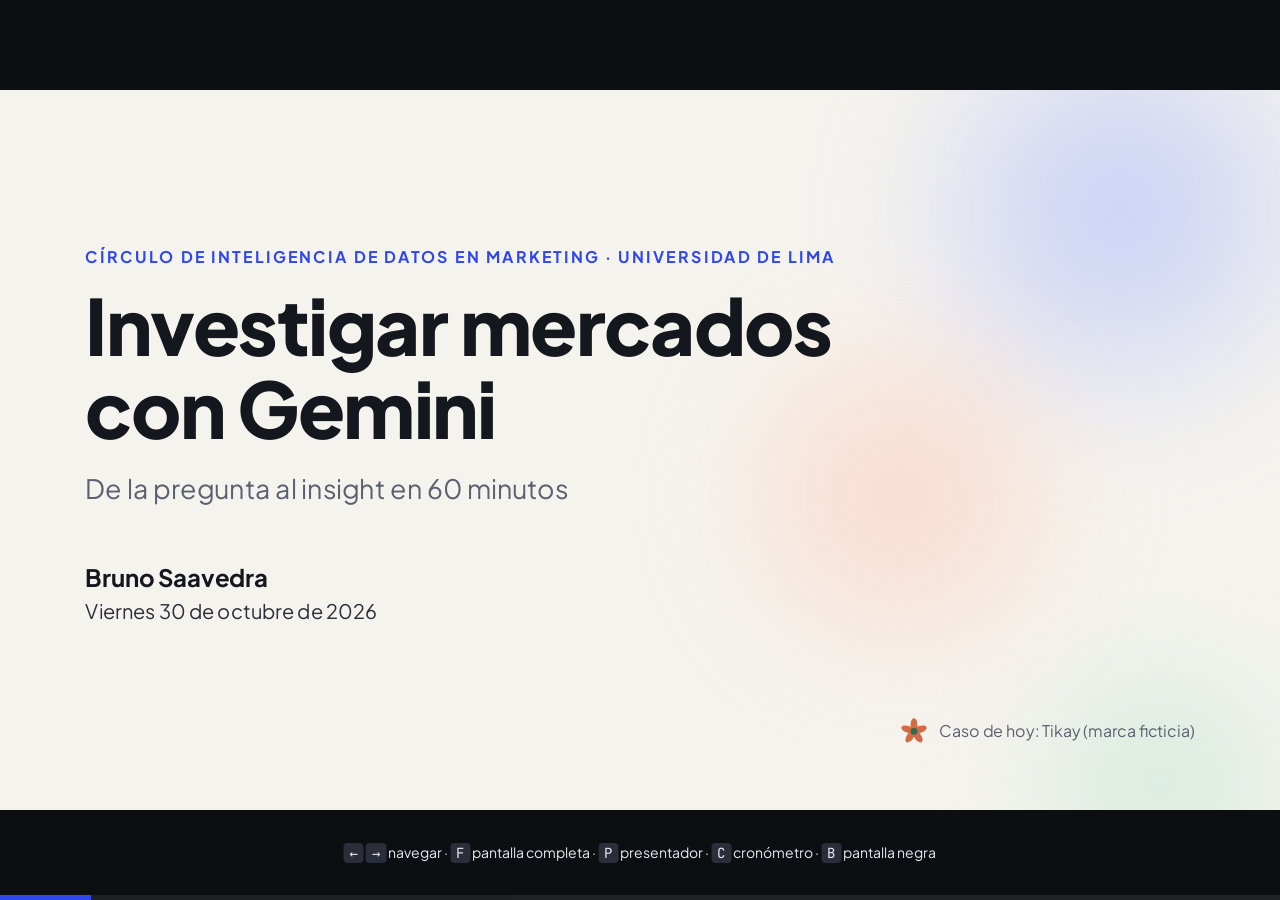
==== plan_b/deck_v1/index.html @ 99c624ca "Charla 1: deck, kit de alumnos y despliegue en Pages Sube la carpeta de la charla 1 del Círculo IDM " ====
<!doctype html>
<html lang="es">
<head>
<meta charset="utf-8">
<meta name="viewport" content="width=device-width, initial-scale=1">
<title>Investigar mercados con Gemini · Charla 1</title>
<link rel="stylesheet" href="estilos.css">
</head>
<body>

<svg width="0" height="0" style="position:absolute" aria-hidden="true">
  <symbol id="flor-tikay" viewBox="0 0 120 120">
    <g transform="translate(60 60)" fill="#d46a43">
      <ellipse rx="14" ry="27" cy="-27"/>
      <ellipse rx="14" ry="27" cy="-27" transform="rotate(72)"/>
      <ellipse rx="14" ry="27" cy="-27" transform="rotate(144)"/>
      <ellipse rx="14" ry="27" cy="-27" transform="rotate(216)"/>
      <ellipse rx="14" ry="27" cy="-27" transform="rotate(288)"/>
      <circle r="14" fill="#2e6a4f"/>
    </g>
  </symbol>
</svg>

<main id="escenario">

  <!-- 1 · Portada -->
  <section class="slide portada" data-titulo="Portada" data-minuto="0" data-sin-pie>
    <div class="fondo-orbes" aria-hidden="true"><div class="orbe uno"></div><div class="orbe dos"></div><div class="orbe tres"></div></div>
    <p class="kicker" data-animar>Círculo de Inteligencia de Datos en Marketing · Universidad de Lima</p>
    <h1 class="titulo" data-animar>Investigar mercados con Gemini</h1>
    <p class="bajada" data-animar>De la pregunta al insight en 60 minutos</p>
    <p class="autor" data-animar><strong>Bruno Saavedra</strong><br>Viernes 30 de octubre de 2026</p>
    <div class="caso" data-animar><svg><use href="#flor-tikay"/></svg>Caso de hoy: Tikay (marca ficticia)</div>
    <aside class="notas"><ul>
      <li>Mientras te presentas, pide que abran <strong>gemini.google.com</strong> y <strong>notebooklm.google.com</strong> con su cuenta @aloe.</li>
      <li>Frase de entrada: “Hoy van a investigar una marca como lo haría un analista, pero con IA, y van a salir con un insight propio.”</li>
      <li>Tiempo: 30 segundos.</li>
    </ul></aside>
  </section>

  <!-- 2 · Quién soy -->
  <section class="slide" data-titulo="Quién soy" data-minuto="0.5">
    <p class="kicker" data-animar>Quién soy</p>
    <h2 class="titulo" data-animar>Bruno Saavedra</h2>
    <div class="datos-autor">
      <div class="tarjeta" data-animar><span>Universidad de Lima</span><p>Ingeniería Industrial, 8.º ciclo</p></div>
      <div class="tarjeta" data-animar><span>Desde 2023</span><p>Project Manager de un ERP en una planta de empaques y material POP</p></div>
      <div class="tarjeta" data-animar><span>2025–2026</span><p>Ventas B2B con equipos de trade marketing de grandes marcas</p></div>
      <div class="tarjeta" data-animar><span>Herramientas</span><p>Python, API de Gemini y Google Analytics</p></div>
    </div>
    <p class="frase-par" data-animar>No soy profesor: soy un estudiante que usa IA todos los días para trabajar.</p>
    <aside class="notas"><ul>
      <li>Máximo 1 minuto. Habla como par, no como experto.</li>
      <li>Conecta con marketing: en ventas B2B trabajaste con equipos de trade marketing y sabes lo que es tener que sustentar con datos.</li>
    </ul></aside>
  </section>

  <!-- 3 · Así lo uso yo -->
  <section class="slide usos" data-titulo="Así lo uso yo" data-minuto="1.5">
    <p class="kicker" data-animar>Así lo uso yo</p>
    <h2 class="titulo" data-animar>La IA no reemplaza el criterio: <em>lo acelera</em></h2>
    <div class="fila crece">
      <div class="tarjeta" data-animar>
        <span class="etiqueta gris">En el trabajo</span>
        <h3>Facturas que se leen solas</h3>
        <p>Conecté la API de Gemini con Apps Script para leer facturas en PDF y extraer sus datos.</p>
      </div>
      <div class="tarjeta" data-animar>
        <span class="etiqueta gris">En la universidad</span>
        <h3>ULiManager</h3>
        <p>Una app para estudiantes de la ULima, con un dashboard de matrícula.</p>
      </div>
      <div class="tarjeta hoy" data-animar>
        <span class="etiqueta">Hoy</span>
        <h3>Lo mismo, sin programar</h3>
        <p>Preguntar bien, investigar rápido y verificar antes de creer.</p>
      </div>
    </div>
    <aside class="notas"><ul>
      <li>Cuenta <strong>una</strong> anécdota concreta (máx. 1 minuto): qué problema tenías, qué hizo Gemini y qué tuviste que corregir tú.</li>
      <li>Cierra con: “Hoy van a hacer lo mismo, sin escribir una línea de código”.</li>
    </ul></aside>
  </section>

  <!-- 4 · Tikay -->
  <section class="slide tikay" data-titulo="Tikay" data-minuto="2.5">
    <span class="ficticio" data-animar>Marca ficticia · datos sintéticos</span>
    <div class="tikay-marca" data-animar><svg><use href="#flor-tikay"/></svg><span class="nombre">tikay</span></div>
    <p class="lema" data-animar>Cuidado personal natural con <strong>insumos peruanos</strong>, vendido por su web, Instagram y TikTok a Lima y provincias.</p>
    <div class="insumos" data-animar><span>Camu camu</span><span>Maca</span><span>Sacha inchi</span><span>Quinua</span><span>Muña</span></div>
    <div class="tikay-cifras">
      <div data-animar><b>4,988</b><span>pedidos</span></div>
      <div data-animar><b>3,939</b><span>clientes</span></div>
      <div data-animar><b>21 meses</b><span>de enero de 2025 a setiembre de 2026</span></div>
      <div data-animar><b>6</b><span>canales de adquisición</span></div>
    </div>
    <aside class="notas"><ul>
      <li>Aclara que es ficticia, pero que el patrón es muy común en e-commerce peruano.</li>
      <li>Pregunta rápida (mano alzada, 15 s): “¿Quién compró algo por Instagram o TikTok y nunca le volvió a comprar a esa marca?”</li>
    </ul></aside>
  </section>

  <!-- 5 · El problema -->
  <section class="slide problema" data-titulo="El problema" data-minuto="3.5" data-animacion="problema">
    <p class="kicker" data-animar>El problema</p>
    <h2 class="titulo" data-animar>Las ventas se multiplicaron por 3.7… <span class="caida">y la recompra cayó a menos de la mitad</span></h2>
    <span class="por-que">¿Por qué?</span>
    <div class="graficos">
      <div class="tarjeta grafico" data-animar>
        <h3>Ventas por trimestre</h3>
        <p class="unidad">Miles de soles, pedidos entregados</p>
        <div class="lienzo"><canvas id="grafico-ventas" aria-label="Ventas por trimestre: de 30.9 mil soles en el primer trimestre de 2025 a 115.0 mil en el segundo de 2026 y 89.9 mil en el tercero" role="img"></canvas></div>
      </div>
      <div class="tarjeta grafico" data-animar>
        <h3>Recompra a 90 días</h3>
        <p class="unidad">% de clientes nuevos del trimestre que vuelven a comprar en 90 días</p>
        <div class="lienzo"><canvas id="grafico-recompra" aria-label="Recompra a 90 días: de 26.5 % en la cohorte del primer trimestre de 2025 a 11.8 % en la del segundo trimestre de 2026" role="img"></canvas></div>
      </div>
    </div>
    <p class="nota-pie" data-animar>T3 2026 aún no tiene 90 días de observación para medir su recompra. Fuente: pedidos de Tikay, enero de 2025 a setiembre de 2026 (datos sintéticos).</p>
    <aside class="notas"><ul>
      <li>Deja que los gráficos se dibujen. Izquierda: las ventas suben. Derecha: cada nueva generación de clientes vuelve menos.</li>
      <li><strong>Recompra a 90 días</strong> = de los clientes que compraron por primera vez en un trimestre, qué % volvió a comprar en los 90 días siguientes.</li>
      <li>Pregunta: “¿Por qué creen que pasa?” Recoge 2 ideas sin juzgarlas. “Hoy vamos a investigarlo.”</li>
    </ul></aside>
  </section>

  <!-- 6 · El proceso -->
  <section class="slide" data-titulo="El proceso de investigación" data-minuto="5" data-animacion="proceso">
    <p class="kicker" data-animar>Cómo lo vamos a investigar</p>
    <h2 class="titulo" data-animar>Tres preguntas, en orden</h2>
    <div class="pasos">
      <div class="conector"></div>
      <div class="paso" data-animar>
        <div class="numero">1</div>
        <h3>Investigación secundaria</h3>
        <p class="pregunta">¿Qué se sabe ya del mercado?</p>
        <p class="herramienta">Deep Research</p>
        <span class="etiqueta">Hoy</span>
      </div>
      <div class="paso" data-animar>
        <div class="numero">2</div>
        <h3>Investigación cualitativa</h3>
        <p class="pregunta">¿Qué dicen los clientes?</p>
        <p class="herramienta">Gemini Notebook</p>
        <span class="etiqueta">Hoy</span>
      </div>
      <div class="paso despues" data-animar>
        <div class="numero">3</div>
        <h3>Validación con datos</h3>
        <p class="pregunta">¿Lo confirman los 5,000 pedidos?</p>
        <p class="herramienta">Gemini con datos</p>
        <span class="etiqueta gris">Próximamente</span>
      </div>
    </div>
    <p class="mensaje-clave" data-animar>La IA acelera cada paso. <span>El criterio sigue siendo tuyo.</span></p>
    <aside class="notas"><ul>
      <li>Así trabaja un equipo de investigación: primero lo que ya se sabe, luego lo que dicen los clientes, al final lo que confirman los datos.</li>
      <li>Hoy: pasos 1 y 2. El paso 3 queda para una próxima sesión (no prometas fecha).</li>
      <li>Transición: “Pero para que la IA nos sirva, primero hay que saber pedirle las cosas.”</li>
    </ul></aside>
  </section>

  <!-- 7 · CREAR -->
  <section class="slide" data-titulo="La fórmula CREAR" data-minuto="6" data-animacion="crear">
    <p class="kicker" data-animar>Cómo pedirle las cosas a la IA</p>
    <h2 class="titulo" data-animar>La fórmula <em>CREAR</em></h2>
    <div class="letras">
      <div class="letra"><b>C</b><h3>Contexto</h3><p>¿Qué situación? ¿Qué sabes ya?</p></div>
      <div class="letra"><b>R</b><h3>Rol</h3><p>¿Desde qué experiencia debe responder?</p></div>
      <div class="letra"><b>E</b><h3>Entregable</h3><p>¿Qué formato exacto quieres? Tabla, lista, informe.</p></div>
      <div class="letra"><b>A</b><h3>Acción</h3><p>¿Qué debe hacer? Analizar, comparar, priorizar.</p></div>
      <div class="letra"><b>R</b><h3>Restricciones</h3><p>Extensión, fuentes, “no inventes cifras”.</p></div>
    </div>
    <p class="nota-pie" data-animar>Equivale a la estructura que recomienda Google para sus prompts: persona, tarea, contexto y formato.</p>
    <aside class="notas"><ul>
      <li>Cada letra responde una pregunta. Idea fuerza: “Es lo mismo que le explicarías a un practicante nuevo el primer día”.</li>
      <li>La que más falta en la práctica: <strong>Entregable</strong>. Sin formato, la IA decide por ti.</li>
      <li>La más importante para investigar: <strong>Restricciones</strong> (“no inventes cifras”).</li>
    </ul></aside>
  </section>

  <!-- 8 · Demo -->
  <section class="slide" data-titulo="Demo: vago vs. CREAR" data-minuto="8">
    <p class="kicker" data-animar>Demo en vivo · Gemini 3.1 Pro</p>
    <h2 class="titulo" data-animar>El mismo pedido, dos prompts</h2>
    <div class="demo">
      <div class="tarjeta" data-animar>
        <span class="etiqueta gris">Prompt vago</span>
        <p class="prompt vago">Dame información sobre el mercado de cosmética natural en Perú.</p>
        <p class="resultado"><b>Resultado típico:</b> genérico, sin fuentes y difícil de usar en una reunión.</p>
      </div>
      <div class="tarjeta mejor" data-animar>
        <span class="etiqueta">Prompt CREAR</span>
        <div class="prompt">
          <span class="parte" data-animar><i>C</i>Trabajo en Tikay, e-commerce peruano de cuidado personal natural. Las ventas crecieron más de 3 veces, pero la recompra a 90 días cayó de 26.5 % a 11.8 %.</span>
          <span class="parte" data-animar><i>R</i>Actúa como analista senior de investigación de mercados de consumo masivo en Perú.</span>
          <span class="parte" data-animar><i>E</i>Una tabla con 5 factores (factor, por qué podría pasar, cómo lo mediría) y 3 preguntas para entrevistar a clientes.</span>
          <span class="parte" data-animar><i>A</i>Prioriza los factores del más al menos probable.</span>
          <span class="parte" data-animar><i>R</i>Máximo 250 palabras. No inventes cifras; si te falta un dato, dime cuál.</span>
        </div>
        <p class="resultado"><b>Resultado:</b> una tabla priorizada que se puede discutir y medir.</p>
      </div>
    </div>
    <aside class="notas"><ul>
      <li>Ten 2 pestañas de Gemini 3.1 Pro listas. Pega primero el vago y luego el CREAR (están en la ficha y en prompts_charla1.txt).</li>
      <li>Compara en voz alta: “¿Cuál de las dos respuestas llevarían a una reunión con su jefe?” Señala la tabla y que pidió datos que le faltaban en vez de inventarlos.</li>
      <li>Si Gemini tarda, muestra la captura de respaldo de plan_b.</li>
    </ul></aside>
  </section>

  <!-- 9 · Tu turno -->
  <section class="slide" data-titulo="Tu turno" data-minuto="12">
    <p class="kicker" data-animar>Tu turno · 2 minutos</p>
    <h2 class="titulo" data-animar>Mejora este prompt con CREAR</h2>
    <div class="practica">
      <div>
        <div class="prompt-grande" data-animar>¿Por qué los clientes no vuelven a comprar?</div>
        <ul class="lista-pasos">
          <li data-animar>Reescríbelo en Gemini con las 5 partes de CREAR.</li>
          <li data-animar>Compáralo con el de tu pareja: ¿qué parte le faltaba más al original?</li>
        </ul>
      </div>
      <div class="columna-lateral">
        <div class="cronometro" data-segundos="120" data-animar></div>
      </div>
    </div>
    <aside class="notas"><ul>
      <li>Pulsa <strong>C</strong> para iniciar o pausar el cronómetro; <strong>Shift + C</strong> lo reinicia.</li>
      <li>Camina por el aula y busca un buen ejemplo. Al terminar, una persona lee el suyo.</li>
      <li>Respuesta típica a “¿qué le faltaba?”: Contexto y Entregable.</li>
      <li>Recorte 3: si vas atrasado, salta esta slide.</li>
    </ul></aside>
  </section>

  <!-- 10 · Práctica 1 -->
  <section class="slide" data-titulo="Práctica 1: Deep Research" data-minuto="15">
    <p class="kicker" data-animar>Práctica 1 · Investigación secundaria</p>
    <h2 class="titulo" data-animar>Lanza un Deep Research y déjalo trabajando</h2>
    <div class="practica">
      <ul class="lista-pasos">
        <li data-animar>En Gemini, abre <strong>Más herramientas</strong> y elige <strong>Deep Research</strong>.</li>
        <li data-animar>Pega el prompt <strong>Práctica 1</strong> de <code>prompts_charla1.txt</code>.</li>
        <li data-animar>Revisa el <strong>plan de investigación</strong> y pulsa <strong>Iniciar investigación</strong>.</li>
        <li data-animar>Déjalo correr: volvemos a él en el minuto 40.</li>
      </ul>
      <div class="columna-lateral">
        <div class="tarjeta" data-animar>
          <h3>¿Qué es Deep Research?</h3>
          <p>Un agente que busca y lee decenas de fuentes, y arma un informe con citas. Tarda unos 5 minutos.</p>
        </div>
        <div class="cronometro" data-segundos="300" data-animar></div>
      </div>
    </div>
    <aside class="notas"><ul>
      <li>Hazlo una vez en tu pantalla, paso a paso. Ellos copian el prompt del .txt de la carpeta.</li>
      <li>Insiste en <strong>leer el plan</strong> antes de iniciar: ahí se puede corregir el rumbo.</li>
      <li>Si alguien llega al límite de uso, que trabaje con su pareja. Si nadie puede, usa el informe de respaldo.</li>
      <li><strong>C</strong> inicia el cronómetro de 5 minutos.</li>
    </ul></aside>
  </section>

  <!-- 11 · Práctica 2 -->
  <section class="slide" data-titulo="Práctica 2: Gemini Notebook" data-minuto="20">
    <p class="kicker" data-animar>Práctica 2 · Investigación cualitativa</p>
    <h2 class="titulo" data-animar>Analiza 6 entrevistas con Gemini Notebook</h2>
    <div class="practica">
      <div>
        <ul class="lista-pasos">
          <li data-animar>En <code>notebooklm.google.com</code>, crea un notebook nuevo.</li>
          <li data-animar>Agrega los <strong>6 PDF</strong> de la subcarpeta <em>Entrevistas</em>.</li>
          <li data-animar>Haz las preguntas P1 a P4 y <strong>haz clic en cada cita</strong>: ¿existe? ¿dice eso?</li>
        </ul>
        <div class="preguntas-notebook" data-animar>
          <div><b>P1</b>Los 5 temas más recurrentes, con citas</div>
          <div><b>P2</b>Lima vs. provincias, en una tabla</div>
          <div><b>P3</b>Clientes de TikTok vs. referidos y email</div>
          <div><b>P4</b>Entregas ordenadas en el tiempo</div>
        </div>
      </div>
      <div class="columna-lateral">
        <div class="tarjeta" data-animar>
          <h3>¿Por qué Notebook?</h3>
          <p>Responde solo con tus fuentes y cita cada afirmación. Ideal para entrevistas, encuestas y papers.</p>
        </div>
        <div class="cronometro" data-segundos="1200" data-animar></div>
      </div>
    </div>
    <aside class="notas"><ul>
      <li>Si alguien no puede subir los PDF, que use tu notebook compartido (plan B) o trabaje con su pareja.</li>
      <li>Lo importante no es la respuesta: es <strong>hacer clic en las citas</strong>.</li>
      <li>A los 10 minutos pregunta: “¿Qué temas les salieron?” Anota 3 o 4 en la pizarra.</li>
      <li>Deberían encontrar: entregas lentas en provincias desde abril, compradores por cupón (TikTok), sin posventa ni premio a los fieles, problemas de pago y Yape, WhatsApp lento, producto muy valorado.</li>
      <li><strong>C</strong> inicia el cronómetro de 20 minutos.</li>
    </ul></aside>
  </section>

  <!-- 12 · Verifica -->
  <section class="slide" data-titulo="Verifica el informe" data-minuto="40">
    <p class="kicker" data-animar>Vuelve a tu Deep Research</p>
    <h2 class="titulo" data-animar>Una cita no es una prueba <em>hasta que la abres</em></h2>
    <div class="practica">
      <div>
        <ul class="chequeo">
          <li data-animar>Elige <strong>2 afirmaciones con una cifra</strong>.</li>
          <li data-animar>Abre su fuente. <strong>¿Existe?</strong></li>
          <li data-animar><strong>¿Dice eso?</strong> ¿Con esa cifra?</li>
          <li data-animar>¿Es de <strong>2024–2026</strong> y de Perú o Latinoamérica?</li>
        </ul>
        <div class="veredictos" data-animar><span>✓ se sostiene</span><span>≈ en parte</span><span>✗ no se sostiene</span></div>
      </div>
      <div class="columna-lateral">
        <div class="cronometro" data-segundos="480" data-animar></div>
        <div class="tarjeta" data-animar>
          <h3>Truco rápido</h3>
          <p>En la fuente, pulsa <strong>Ctrl + F</strong> y busca la cifra. Si no aparece, la afirmación no se sostiene tal cual.</p>
        </div>
      </div>
    </div>
    <aside class="notas"><ul>
      <li>Es normal encontrar fuentes que no dicen exactamente lo que afirma el informe. Ese es el aprendizaje.</li>
      <li>Al final, mano alzada: “¿Quién encontró al menos una cita débil o incorrecta?”</li>
      <li>Recorte 2: si vas atrasado, hazlo tú en pantalla con un solo ejemplo.</li>
      <li><strong>C</strong> inicia el cronómetro de 8 minutos.</li>
    </ul></aside>
  </section>

  <!-- 13 · Síntesis -->
  <section class="slide" data-titulo="Síntesis en pareja" data-minuto="48">
    <p class="kicker" data-animar>Síntesis en pareja</p>
    <h2 class="titulo" data-animar>1 insight y 1 hipótesis comprobable</h2>
    <div class="practica">
      <div>
        <div class="plantillas">
          <div class="tarjeta plantilla" data-animar>
            <h3>Insight</h3>
            <p><b>Observamos que</b> …<br><b>porque</b> …<br><b>lo que significa que</b> …</p>
          </div>
          <div class="tarjeta plantilla" data-animar>
            <h3>Hipótesis</h3>
            <p><b>Si</b> …<br><b>entonces en los datos veremos que</b> …</p>
          </div>
        </div>
        <p class="ejemplo" data-animar>Ejemplo (otro tema): <i>Si la contraentrega atrae compras poco comprometidas, entonces en los datos veremos más cancelaciones en los pedidos pagados contraentrega.</i></p>
      </div>
      <div class="columna-lateral">
        <div class="cronometro" data-segundos="420" data-animar></div>
        <div class="tarjeta" data-animar><p>Anótenlos en la <strong>encuesta de salida</strong>: se pueden validar con los 5,000 pedidos.</p></div>
      </div>
    </div>
    <aside class="notas"><ul>
      <li>4 minutos para escribir y 3 para que compartan 2 o 3 parejas (recorte 1: solo una).</li>
      <li>Valora los insights cuyo “porque” sale de una cita, y las hipótesis que se pueden comprobar con columnas de datos.</li>
      <li><strong>C</strong> inicia el cronómetro de 7 minutos.</li>
    </ul></aside>
  </section>

  <!-- 14 · Cierre -->
  <section class="slide" data-titulo="Cierre" data-minuto="55">
    <p class="kicker" data-animar>Para llevar</p>
    <h2 class="titulo" data-animar>Tres ideas y dos códigos</h2>
    <div class="cierre">
      <div>
        <ul class="ideas">
          <li data-animar><b>1</b><div>Un buen prompt tiene 5 partes<span>Contexto, Rol, Entregable, Acción y Restricciones.</span></div></li>
          <li data-animar><b>2</b><div>Cada herramienta para su pregunta<span>Deep Research para el mercado, Gemini Notebook para tus fuentes.</span></div></li>
          <li data-animar><b>3</b><div>Verifica antes de presentar<span>La IA acelera; el criterio y la firma son tuyos.</span></div></li>
        </ul>
        <p class="extra" data-animar>En la carpeta está la <strong>guía opcional de planes</strong> de Gemini para estudiantes: AI Plus gratis por 12 meses o AI Pro con descuento.</p>
        <p class="siguiente" data-animar><b>Lo que viene:</b> comprobar sus hipótesis con los 5,000 pedidos de Tikay.</p>
      </div>
      <div class="qrs">
        <div class="qr" data-animar><div class="codigo" data-qr="carpeta"></div><h3>Carpeta de la charla</h3><p data-qr-texto="carpeta">Ficha, prompts, entrevistas y guía</p></div>
        <div class="qr" data-animar><div class="codigo" data-qr="encuestaSalida"></div><h3>Encuesta de salida</h3><p data-qr-texto="encuestaSalida">2 minutos, ahora mismo</p></div>
      </div>
    </div>
    <aside class="notas"><ul>
      <li>Las 3 ideas en 30 segundos.</li>
      <li>Dales <strong>2 minutos ahora</strong> para la encuesta: es la evidencia para el docente responsable.</li>
      <li>La guía de planes es opcional: la decisión es de cada uno.</li>
      <li>Agradece a la coordinadora y al docente responsable del círculo.</li>
    </ul></aside>
  </section>

</main>

<div id="progreso"><span></span></div>
<div id="negro" hidden></div>
<div id="ayuda"><kbd>←</kbd> <kbd>→</kbd> navegar · <kbd>F</kbd> pantalla completa · <kbd>P</kbd> presentador · <kbd>C</kbd> cronómetro · <kbd>B</kbd> pantalla negra</div>

<script src="vendor/gsap.min.js"></script>
<script src="vendor/chart.umd.min.js"></script>
<script src="vendor/qrcode.min.js"></script>
<script src="presentacion.js"></script>
</body>
</html>
---- plan_b/deck_v1/estilos.css ----
/* Deck de la charla 1: escenario fijo de 1920×1080 que se escala a la pantalla. */

@font-face {
  font-family: "Jakarta";
  src: url("fuentes/plus-jakarta-sans.woff2") format("woff2");
  font-weight: 200 800;
  font-display: block;
}
@font-face {
  font-family: "Mono";
  src: url("fuentes/jetbrains-mono.woff2") format("woff2");
  font-weight: 100 800;
  font-display: block;
}

:root {
  --papel: #f5f3ee;
  --superficie: #ffffff;
  --tinta: #15171f;
  --texto: #2b2f3a;
  --suave: #5b6070;
  --tenue: #8a8f9c;
  --linea: #e3dfd6;
  --acento: #3047f0;
  --acento-suave: #e8ebff;
  --caida: #e2522b;
  --caida-suave: #fdebe5;
  --ok: #1f7a55;
  --tk-verde: #2e6a4f;
  --tk-terracota: #d46a43;
  --tk-crema: #f4ebdd;
  --escala: 1;
}

* { box-sizing: border-box; }

html, body { margin: 0; height: 100%; }

body {
  background: #0d0e12;
  color: var(--texto);
  font-family: "Jakarta", "Segoe UI", sans-serif;
  overflow: hidden;
  -webkit-font-smoothing: antialiased;
}

/* ---------- Escenario y slides ---------- */

#escenario {
  position: absolute;
  left: 50%;
  top: 50%;
  width: 1920px;
  height: 1080px;
  transform: translate(-50%, -50%) scale(var(--escala));
  background: var(--papel);
  overflow: hidden;
}

.slide {
  position: absolute;
  inset: 0;
  padding: 96px 128px 120px;
  display: flex;
  flex-direction: column;
  opacity: 0;
  visibility: hidden;
  transition: opacity .35s ease, visibility 0s linear .35s;
  font-size: 34px;
  line-height: 1.4;
  color: var(--texto); /* propio, para no heredar el texto claro de la vista de presentador */
}
.slide.activa {
  opacity: 1;
  visibility: visible;
  transition: opacity .35s ease, visibility 0s;
}
.slide .notas { display: none; }

.pie-slide {
  position: absolute;
  left: 128px;
  right: 128px;
  bottom: 44px;
  display: flex;
  justify-content: space-between;
  font-size: 20px;
  color: var(--tenue);
  letter-spacing: .02em;
}

.kicker {
  font-size: 24px;
  font-weight: 700;
  letter-spacing: .14em;
  text-transform: uppercase;
  color: var(--acento);
  margin: 0 0 22px;
}
.titulo {
  font-size: 72px;
  line-height: 1.08;
  font-weight: 800;
  letter-spacing: -.02em;
  color: var(--tinta);
  margin: 0 0 44px;
  max-width: 1560px;
}
.titulo em { font-style: normal; color: var(--acento); }
.titulo .caida { color: var(--caida); }
.bajada { font-size: 34px; color: var(--suave); margin: -24px 0 44px; max-width: 1400px; }
p { margin: 0 0 18px; }
strong { color: var(--tinta); }
code, .mono { font-family: "Mono", Consolas, monospace; }

.tarjeta {
  background: var(--superficie);
  border: 1.5px solid var(--linea);
  border-radius: 24px;
  padding: 40px 44px;
}
.tarjeta h3 { margin: 0 0 14px; font-size: 34px; color: var(--tinta); }
.tarjeta p { color: var(--suave); font-size: 29px; }

.fila { display: flex; gap: 36px; }
.fila > * { flex: 1; }
.crece { flex: 1; min-height: 0; }

.etiqueta {
  display: inline-block;
  font-size: 22px;
  font-weight: 700;
  letter-spacing: .06em;
  text-transform: uppercase;
  padding: 6px 16px;
  border-radius: 99px;
  background: var(--acento-suave);
  color: var(--acento);
}
.etiqueta.gris { background: #ebe8e1; color: var(--suave); }

.nota-pie { font-size: 21px; color: var(--tenue); margin-top: auto; }

/* ---------- 1. Portada ---------- */

.portada { justify-content: center; }
.portada .titulo { font-size: 116px; max-width: 1280px; margin-bottom: 28px; }
.portada .bajada { font-size: 40px; margin: 0 0 80px; }
.portada .autor { font-size: 30px; color: var(--texto); line-height: 1.5; }
.portada .autor strong { font-size: 36px; }
.portada .caso {
  position: absolute; right: 128px; bottom: 96px;
  display: flex; align-items: center; gap: 16px;
  font-size: 24px; color: var(--suave);
}
.portada .caso svg { width: 44px; height: 44px; }
.fondo-orbes { position: absolute; inset: 0; pointer-events: none; overflow: hidden; }
.orbe { position: absolute; border-radius: 50%; filter: blur(70px); opacity: .55; }
.orbe.uno { width: 760px; height: 760px; right: -140px; top: -200px; background: radial-gradient(circle, #9fb0ff 0%, rgba(159,176,255,0) 70%); }
.orbe.dos { width: 620px; height: 620px; right: 260px; top: 300px; background: radial-gradient(circle, #ffc2ad 0%, rgba(255,194,173,0) 70%); }
.orbe.tres { width: 520px; height: 520px; right: -80px; bottom: -220px; background: radial-gradient(circle, #b8e3cf 0%, rgba(184,227,207,0) 70%); }

/* ---------- 2–3. Quién soy / Así lo uso yo ---------- */

.datos-autor { display: grid; grid-template-columns: 1fr 1fr; gap: 28px; }
.datos-autor .tarjeta { padding: 34px 40px; }
.datos-autor .tarjeta p { margin: 0; font-size: 30px; color: var(--texto); }
.datos-autor .tarjeta span { display: block; font-size: 21px; font-weight: 700; letter-spacing: .08em; text-transform: uppercase; color: var(--tenue); margin-bottom: 10px; }
.frase-par {
  margin-top: 48px; font-size: 40px; font-weight: 700; color: var(--tinta);
  border-left: 8px solid var(--acento); padding-left: 32px;
}

.usos .tarjeta { display: flex; flex-direction: column; }
.usos .tarjeta .etiqueta { align-self: flex-start; margin-bottom: 26px; }
.usos .tarjeta.hoy { background: var(--tinta); border-color: var(--tinta); }
.usos .tarjeta.hoy h3 { color: #fff; }
.usos .tarjeta.hoy p { color: #c9ccd6; }
.usos .tarjeta.hoy .etiqueta { background: var(--acento); color: #fff; }

/* ---------- 4. Tikay ---------- */

.tikay { background: var(--tk-crema); }
.tikay .pie-slide { color: #a39883; }
.tikay-marca { display: flex; align-items: center; gap: 28px; margin-bottom: 30px; }
.tikay-marca svg { width: 120px; height: 120px; }
.tikay-marca .nombre { font-size: 120px; font-weight: 800; letter-spacing: -.03em; color: var(--tk-verde); line-height: 1; }
.tikay .lema { font-size: 40px; color: #4a4336; margin-bottom: 48px; max-width: 1100px; }
.tikay .lema strong { color: var(--tk-verde); }
.insumos { display: flex; gap: 16px; flex-wrap: wrap; margin-bottom: 56px; }
.insumos span { font-size: 26px; font-weight: 600; padding: 10px 24px; border-radius: 99px; background: #fff; color: var(--tk-verde); border: 1.5px solid #e2d6c2; }
.tikay-cifras { display: grid; grid-template-columns: repeat(4, 1fr); gap: 28px; }
.tikay-cifras div { background: #fff; border-radius: 22px; padding: 30px 34px; border: 1.5px solid #e9dfcd; }
.tikay-cifras b { display: block; font-size: 60px; font-weight: 800; color: var(--tk-verde); letter-spacing: -.02em; line-height: 1.1; }
.tikay-cifras span { font-size: 24px; color: #6b6253; }
.ficticio {
  position: absolute; right: 128px; top: 96px;
  font-size: 22px; font-weight: 700; letter-spacing: .08em; text-transform: uppercase;
  color: var(--tk-terracota); border: 2px solid var(--tk-terracota); border-radius: 99px; padding: 8px 20px;
}

/* ---------- 5. El problema ---------- */

.problema .titulo { font-size: 62px; margin-bottom: 36px; }
.graficos { display: grid; grid-template-columns: 1fr 1fr; gap: 36px; flex: 1; min-height: 0; }
.grafico { display: flex; flex-direction: column; padding: 32px 36px 24px; }
.grafico h3 { margin: 0; font-size: 30px; }
.grafico .unidad { font-size: 22px; color: var(--suave); margin: 4px 0 8px; }
.grafico .lienzo { position: relative; flex: 1; min-height: 0; }
.problema .por-que {
  position: absolute; right: 128px; top: 96px;
  font-size: 30px; font-weight: 800; color: #fff; background: var(--tinta);
  border-radius: 99px; padding: 16px 34px;
}

/* ---------- 6. Proceso ---------- */

.pasos { position: relative; display: grid; grid-template-columns: repeat(3, 1fr); gap: 36px; margin-top: 12px; }
.pasos .conector { position: absolute; left: 60px; right: 60px; top: 60px; height: 4px; background: var(--linea); transform-origin: left center; z-index: 0; }
.paso { position: relative; z-index: 1; }
.paso .numero {
  width: 120px; height: 120px; border-radius: 50%; display: grid; place-items: center;
  background: var(--tinta); color: #fff; font-size: 44px; font-weight: 800; margin-bottom: 30px;
  box-shadow: 0 0 0 10px var(--papel);
}
.paso.despues .numero { background: #cfccc4; }
.paso h3 { font-size: 38px; margin: 0 0 10px; color: var(--tinta); }
.paso .pregunta { font-size: 30px; color: var(--suave); margin-bottom: 22px; }
.paso .herramienta { font-size: 28px; font-weight: 700; color: var(--acento); margin-bottom: 18px; }
.paso.despues .herramienta { color: var(--suave); }
.mensaje-clave { margin-top: auto; font-size: 38px; font-weight: 700; color: var(--tinta); }
.mensaje-clave span { color: var(--acento); }

/* ---------- 7. CREAR ---------- */

.letras { display: grid; grid-template-columns: repeat(5, 1fr); gap: 24px; margin-top: 8px; }
.letra { background: var(--superficie); border: 1.5px solid var(--linea); border-radius: 24px; padding: 34px 30px 36px; }
.letra b {
  display: grid; place-items: center; width: 116px; height: 116px; border-radius: 22px;
  background: var(--tinta); color: #fff; font-size: 72px; font-weight: 800; margin-bottom: 28px;
}
.letra h3 { margin: 0 0 12px; font-size: 34px; color: var(--tinta); }
.letra p { font-size: 26px; color: var(--suave); margin: 0; line-height: 1.35; }

/* ---------- 8. Demo ---------- */

.demo { display: grid; grid-template-columns: 1fr 1.55fr; gap: 36px; flex: 1; min-height: 0; }
.demo .tarjeta { display: flex; flex-direction: column; }
.demo .etiqueta { align-self: flex-start; margin-bottom: 24px; }
.prompt {
  font-family: "Mono", Consolas, monospace; font-size: 25px; line-height: 1.5; color: var(--tinta);
}
.prompt.vago { font-size: 32px; color: var(--suave); }
.prompt .parte { display: block; margin-bottom: 10px; }
.prompt .parte i {
  font-style: normal; font-family: "Jakarta", sans-serif; font-weight: 800; font-size: 20px;
  display: inline-block; min-width: 36px; text-align: center; padding: 2px 8px; margin-right: 12px;
  border-radius: 8px; background: var(--tinta); color: #fff; vertical-align: 3px;
}
.resultado { margin-top: auto; font-size: 26px; color: var(--suave); border-top: 1.5px solid var(--linea); padding-top: 22px; }
.resultado b { color: var(--caida); }
.demo .mejor .resultado b { color: var(--ok); }

/* ---------- Prácticas y cronómetros ---------- */

.practica { display: grid; grid-template-columns: 1.45fr 1fr; gap: 44px; flex: 1; min-height: 0; }
.lista-pasos { list-style: none; padding: 0; margin: 0; counter-reset: paso; }
.lista-pasos li { counter-increment: paso; position: relative; padding-left: 78px; margin-bottom: 26px; font-size: 32px; }
.lista-pasos li::before {
  content: counter(paso); position: absolute; left: 0; top: -2px;
  width: 52px; height: 52px; border-radius: 50%; display: grid; place-items: center;
  background: var(--acento-suave); color: var(--acento); font-weight: 800; font-size: 26px;
}
.lista-pasos code { font-size: .88em; background: #ebe8e1; padding: 2px 10px; border-radius: 8px; }
.columna-lateral { display: flex; flex-direction: column; gap: 28px; }

.cronometro {
  background: var(--tinta); color: #fff; border-radius: 24px; padding: 30px 40px 34px;
  cursor: pointer; user-select: none;
}
.cronometro .tiempo { font-family: "Mono", monospace; font-size: 120px; font-weight: 700; line-height: 1; letter-spacing: -.02em; }
.cronometro .barra { height: 10px; border-radius: 99px; background: #33364a; margin: 22px 0 16px; overflow: hidden; }
.cronometro .barra span { display: block; height: 100%; width: 100%; background: var(--acento); border-radius: 99px; transform-origin: left center; }
.cronometro .estado { font-size: 22px; color: #a9adbd; letter-spacing: .04em; }
.cronometro.corriendo .estado { color: #8fa0ff; }
.cronometro.terminado { background: var(--caida); animation: latido 1s ease-in-out infinite; }
.cronometro.terminado .barra span { background: #fff; }
.cronometro.terminado .estado { color: #fff; }
@keyframes latido { 50% { transform: scale(1.025); } }

.prompt-grande {
  font-family: "Mono", Consolas, monospace; font-size: 54px; color: var(--tinta);
  background: var(--superficie); border: 1.5px solid var(--linea); border-left: 12px solid #a3a8b5;
  border-radius: 24px; padding: 48px 56px; margin-bottom: 40px;
}

.preguntas-notebook { display: grid; grid-template-columns: 1fr 1fr; gap: 18px; margin-top: 8px; }
.preguntas-notebook div { background: var(--superficie); border: 1.5px solid var(--linea); border-radius: 18px; padding: 20px 24px; font-size: 25px; color: var(--suave); line-height: 1.3; }
.preguntas-notebook b { color: var(--tinta); margin-right: 8px; }

.chequeo { list-style: none; padding: 0; margin: 0 0 28px; }
.chequeo li { position: relative; padding-left: 70px; margin-bottom: 22px; font-size: 32px; }
.chequeo li::before {
  content: ""; position: absolute; left: 0; top: 4px; width: 42px; height: 42px;
  border: 3px solid var(--acento); border-radius: 10px;
}
.veredictos { display: flex; gap: 18px; font-size: 26px; }
.veredictos span { background: var(--superficie); border: 1.5px solid var(--linea); border-radius: 14px; padding: 12px 20px; }

.plantillas { display: grid; grid-template-columns: 1fr 1fr; gap: 32px; }
.plantilla p { font-size: 32px; line-height: 1.6; color: var(--suave); margin: 0; }
.plantilla p b { color: var(--tinta); }
.ejemplo { margin-top: 30px; font-size: 25px; color: var(--suave); }
.ejemplo i { color: var(--texto); }

/* ---------- 14. Cierre ---------- */

.cierre { display: grid; grid-template-columns: 1.15fr 1fr; gap: 56px; flex: 1; min-height: 0; }
.ideas { list-style: none; padding: 0; margin: 0; }
.ideas li { display: flex; gap: 28px; align-items: baseline; margin-bottom: 34px; font-size: 34px; color: var(--tinta); font-weight: 600; }
.ideas li b { font-size: 60px; font-weight: 800; color: var(--acento); min-width: 50px; }
.ideas li span { display: block; font-size: 26px; font-weight: 400; color: var(--suave); }
.qrs { display: grid; grid-template-columns: 1fr 1fr; gap: 28px; }
.qr { background: var(--superficie); border: 1.5px solid var(--linea); border-radius: 24px; padding: 28px; text-align: center; }
.qr .codigo { width: 100%; aspect-ratio: 1; display: grid; place-items: center; }
.qr .codigo svg { width: 100%; height: 100%; }
.qr h3 { margin: 18px 0 2px; font-size: 28px; color: var(--tinta); }
.qr p { margin: 0; font-size: 21px; color: var(--suave); overflow-wrap: anywhere; }
.qr p.url { font-size: 19px; color: var(--texto); }
.qr-pendiente {
  width: 100%; height: 100%; display: grid; place-content: center; gap: 10px;
  border: 3px dashed var(--caida); border-radius: 16px; color: var(--caida); font-size: 22px; font-weight: 700;
}
.qr-pendiente code { font-size: 18px; font-weight: 400; }
.extra { margin-top: 26px; font-size: 25px; color: var(--suave); }
.extra strong { color: var(--tinta); }
.siguiente { margin-top: 18px; background: var(--acento-suave); border-radius: 18px; padding: 22px 28px; font-size: 26px; color: var(--tinta); }
.siguiente b { color: var(--acento); }

/* ---------- Interfaz del proyector ---------- */

#progreso { position: fixed; left: 0; right: 0; bottom: 0; height: 5px; background: rgba(255,255,255,.08); z-index: 5; }
#progreso span { display: block; height: 100%; width: 0; background: var(--acento); transition: width .35s ease; }
#negro { position: fixed; inset: 0; background: #000; z-index: 10; }
#negro[hidden] { display: none; }
#ayuda {
  position: fixed; left: 50%; bottom: 28px; transform: translateX(-50%); z-index: 6;
  background: rgba(13,14,18,.86); color: #e9eaf0; font-size: 14px; padding: 10px 18px; border-radius: 10px;
  transition: opacity .6s; pointer-events: none;
}
#ayuda.oculta { opacity: 0; }
#ayuda kbd { font-family: "Mono", monospace; background: #2a2d3a; border-radius: 4px; padding: 1px 6px; }

/* ---------- Vista de presentador ---------- */

.modo-presentador body { overflow: hidden; color: #e9eaf0; }
.modo-presentador #progreso, .modo-presentador #ayuda, .modo-presentador #negro { display: none; }
.pres-controles button[aria-pressed="true"] { background: var(--caida); border-color: var(--caida); }
#presentador {
  position: fixed; inset: 0; display: grid; gap: 14px; padding: 14px;
  grid-template-columns: 1.6fr 1fr; grid-template-rows: auto 1fr auto;
  font-family: "Jakarta", sans-serif;
}
.pres-cabecera { grid-column: 1 / -1; display: flex; align-items: baseline; gap: 28px; flex-wrap: wrap; }
.pres-cabecera .pres-titulo { font-size: 22px; font-weight: 700; flex: 1; }
.pres-cabecera .dato { font-size: 15px; color: #9ea3b5; }
.pres-cabecera .dato b { display: block; font-size: 28px; color: #fff; font-family: "Mono", monospace; }
.pres-cabecera .dato.atrasado b { color: #ff8a6b; }
.pres-cabecera .dato.adelantado b { color: #7fd1a9; }
.pres-actual { position: relative; border-radius: 10px; overflow: hidden; background: #000; min-height: 0; }
.pres-actual #escenario { position: absolute; }
.pres-lateral { display: flex; flex-direction: column; gap: 14px; min-height: 0; }
.pres-siguiente { flex: none; }
.pres-siguiente small, .pres-notas small { display: block; font-size: 13px; letter-spacing: .08em; text-transform: uppercase; color: #8a8f9c; margin-bottom: 6px; }
.pres-miniatura { position: relative; width: 100%; aspect-ratio: 16 / 9; border-radius: 8px; overflow: hidden; background: var(--papel); }
.pres-miniatura .mini { position: absolute; left: 0; top: 0; width: 1920px; height: 1080px; transform-origin: 0 0; background: var(--papel); }
.pres-miniatura .mini .slide { opacity: 1; visibility: visible; transition: none; }
.pres-notas { flex: 1; min-height: 0; overflow: auto; background: #181a22; border-radius: 10px; padding: 16px 20px; }
.pres-notas ul { margin: 0; padding-left: 20px; }
.pres-notas li { font-size: 19px; line-height: 1.45; margin-bottom: 10px; color: #e3e5ec; }
.pres-notas li strong { color: #fff; }
.pres-controles { grid-column: 1 / -1; display: flex; gap: 10px; flex-wrap: wrap; }
.pres-controles button {
  font: 600 15px "Jakarta", sans-serif; color: #e9eaf0; background: #232633; border: 1px solid #343849;
  border-radius: 8px; padding: 9px 16px; cursor: pointer;
}
.pres-controles button:hover { background: #2d3142; }
.pres-controles kbd { font-family: "Mono", monospace; color: #8fa0ff; margin-left: 6px; }

/* ---------- Impresión (una slide por página) ---------- */

@page { size: 1920px 1080px; margin: 0; }

@media print {
  html, body { height: auto; overflow: visible; background: var(--papel); }
  #escenario { position: static; transform: none; width: 1920px; height: auto; overflow: visible; }
  .slide { position: relative; width: 1920px; height: 1080px; opacity: 1; visibility: visible; transition: none; break-after: page; overflow: hidden; }
  .slide:last-child { break-after: auto; }
  #progreso, #negro, #ayuda, #presentador { display: none !important; }
  .cronometro.terminado { animation: none; background: var(--tinta); }
}
.modo-impresion body { height: auto; overflow: visible; background: var(--papel); }
.modo-impresion #escenario { position: static; transform: none; width: 1920px; height: auto; overflow: visible; }
.modo-impresion .slide { position: relative; width: 1920px; height: 1080px; opacity: 1; visibility: visible; transition: none; break-after: page; }
.modo-impresion #progreso, .modo-impresion #ayuda { display: none; }
.modo-impresion .cronometro .estado { visibility: hidden; }

@media (prefers-reduced-motion: reduce) {
  .slide, .slide.activa { transition: none; }
  .cronometro.terminado { animation: none; }
}
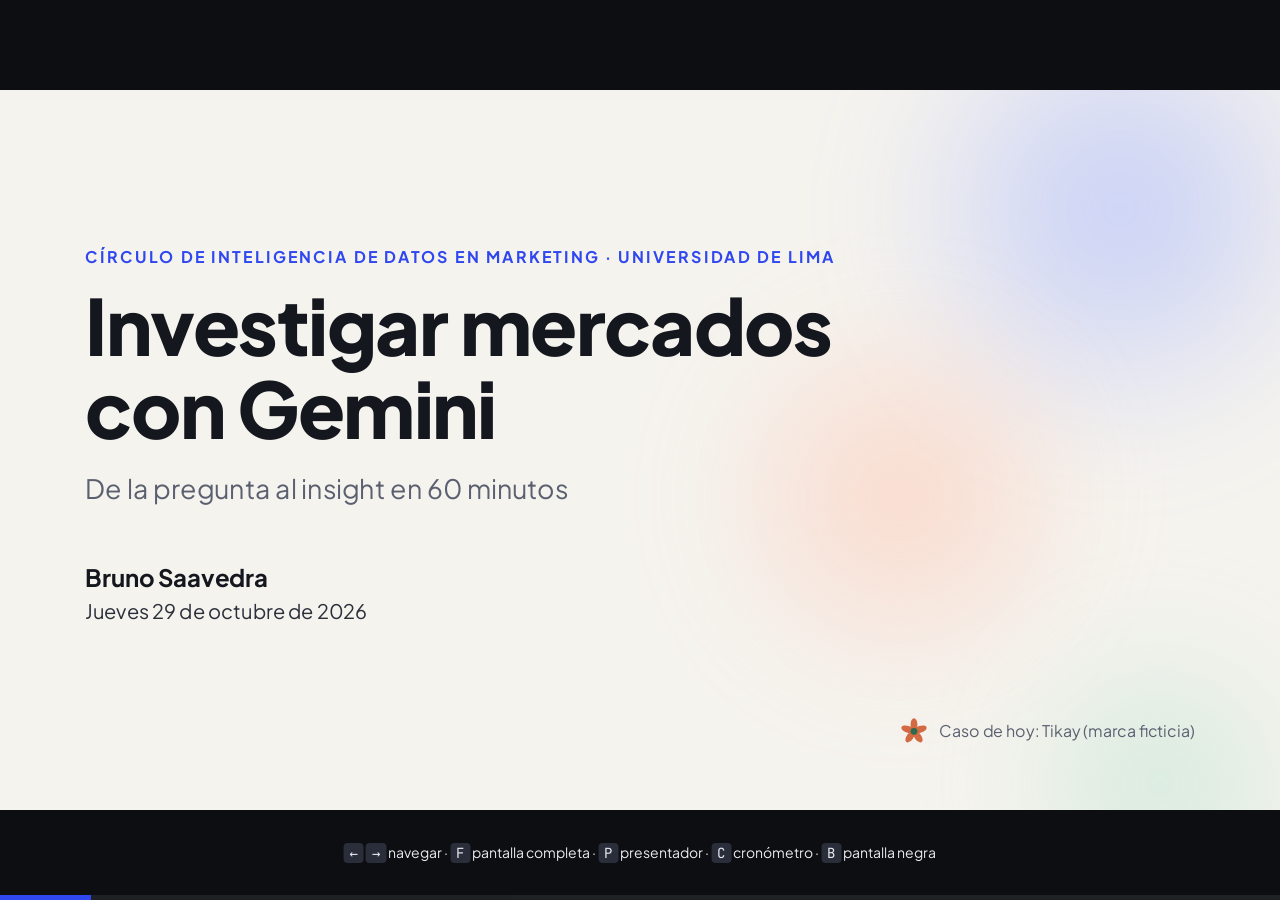
==== commit e9a9cdf9: "Charla 1: fecha jueves 29 y notas de logística Portada del deck y del deck v1 con la fecha nueva. No" ====
--- a/plan_b/deck_v1/index.html
+++ b/plan_b/deck_v1/index.html
@@ -29,7 +29,7 @@
     <p class="kicker" data-animar>Círculo de Inteligencia de Datos en Marketing · Universidad de Lima</p>
     <h1 class="titulo" data-animar>Investigar mercados con Gemini</h1>
     <p class="bajada" data-animar>De la pregunta al insight en 60 minutos</p>
-    <p class="autor" data-animar><strong>Bruno Saavedra</strong><br>Viernes 30 de octubre de 2026</p>
+    <p class="autor" data-animar><strong>Bruno Saavedra</strong><br>Jueves 29 de octubre de 2026</p>
     <div class="caso" data-animar><svg><use href="#flor-tikay"/></svg>Caso de hoy: Tikay (marca ficticia)</div>
     <aside class="notas"><ul>
       <li>Mientras te presentas, pide que abran <strong>gemini.google.com</strong> y <strong>notebooklm.google.com</strong> con su cuenta @aloe.</li>
